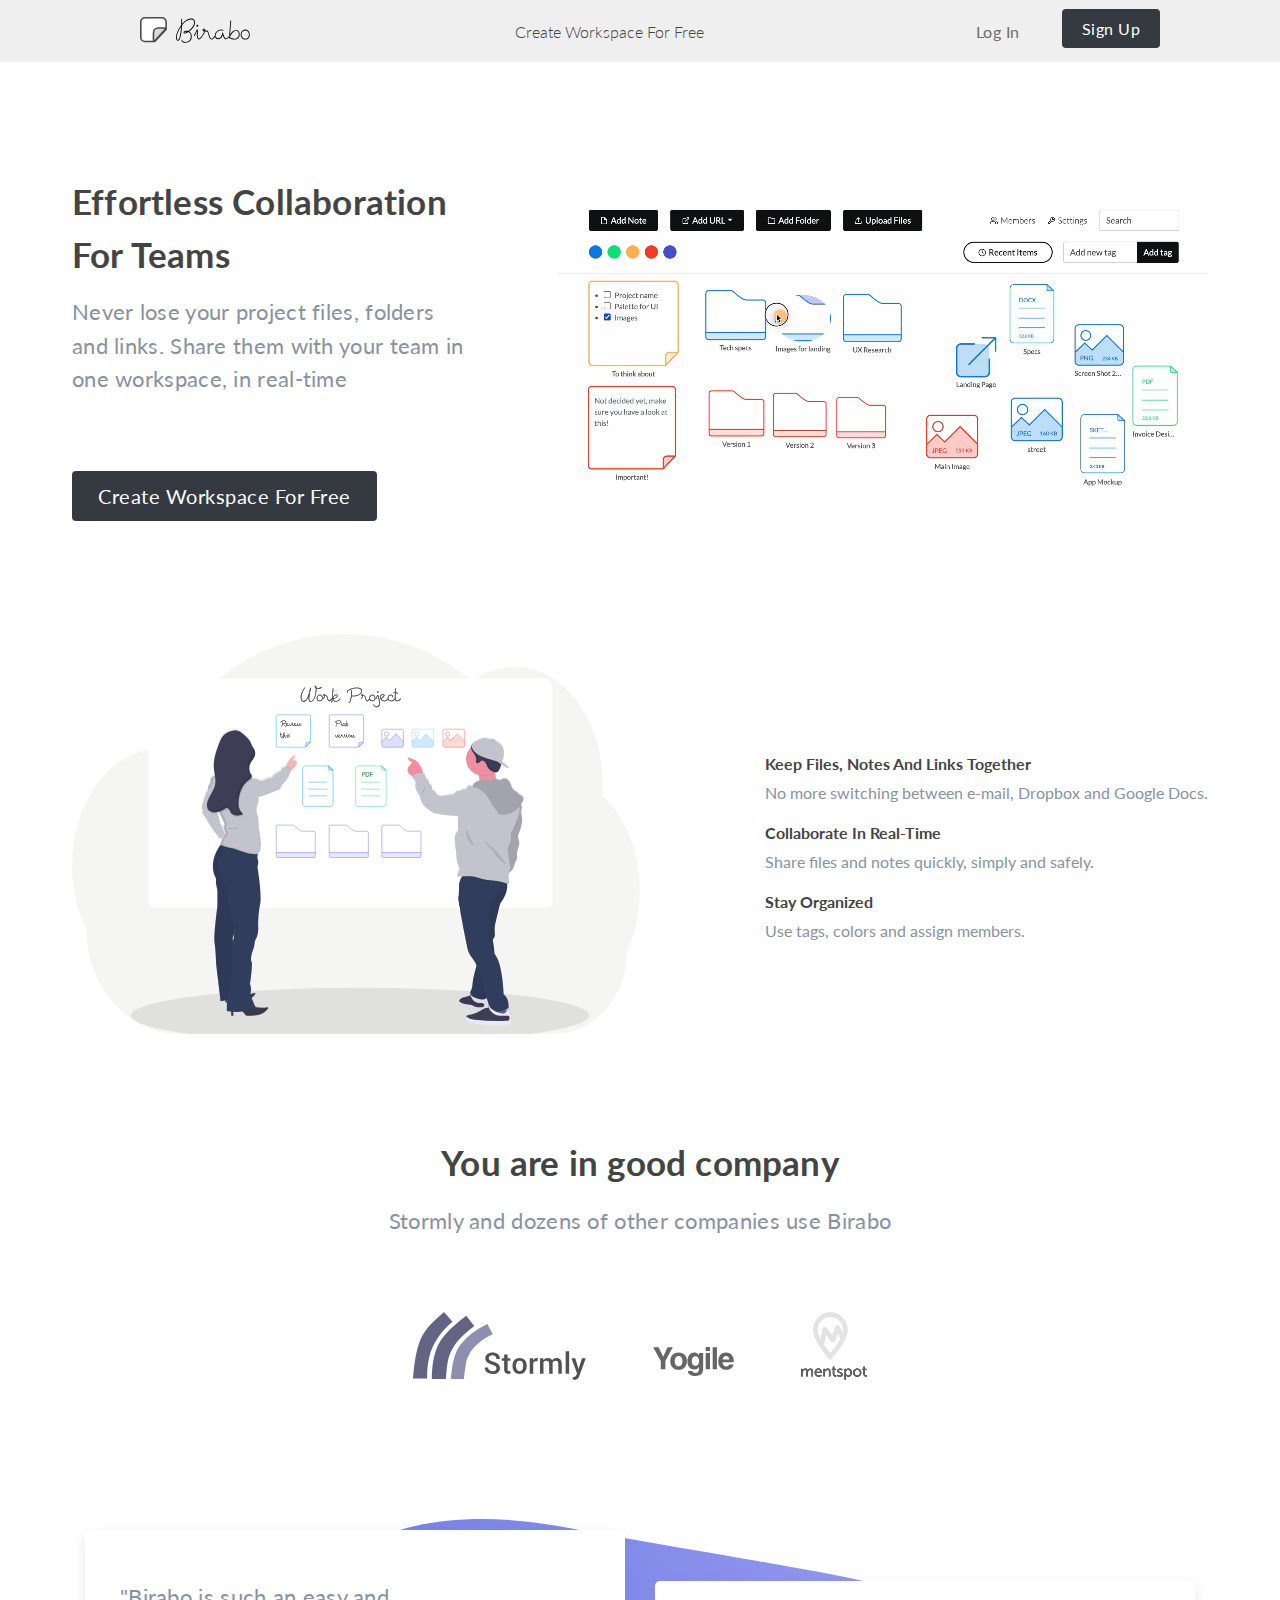
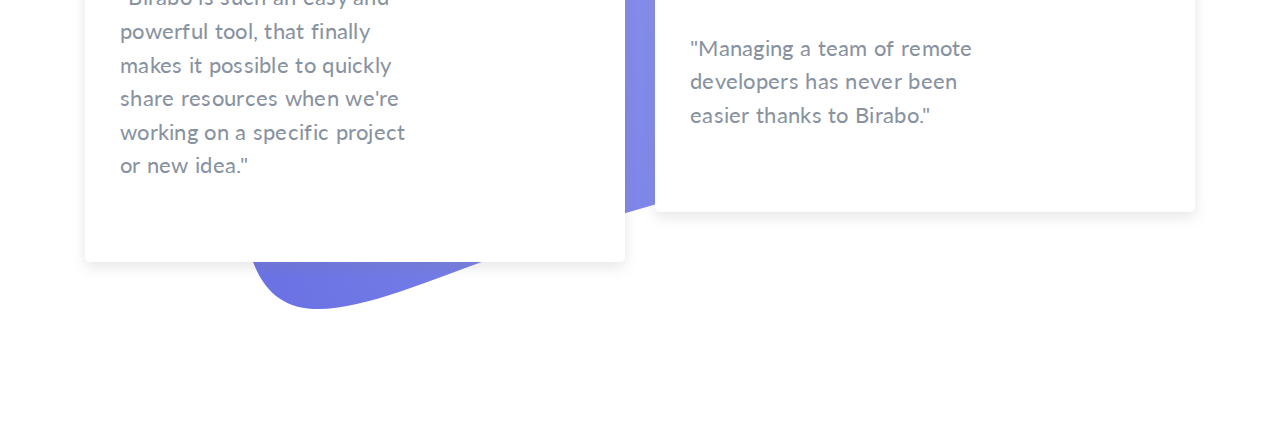
==== index.html @ d9699441 "testimonial section added" ====
<!DOCTYPE html>
<html lang="en">
  <head>
    <meta charset="UTF-8" />
    <meta http-equiv="X-UA-Compatible" content="IE=edge" />
    <meta name="viewport" content="width=device-width, initial-scale=1.0" />
    <link rel="stylesheet" href="./css/general.css" />
    <link rel="stylesheet" href="./css/style.css" />

    <link rel="preconnect" href="https://fonts.googleapis.com" />
    <link rel="preconnect" href="https://fonts.gstatic.com" crossorigin />
    <link
      href="https://fonts.googleapis.com/css2?family=Lato:wght@300;400;700;900&display=swap"
      rel="stylesheet"
    />

    <title>Birabo | Effortless Real-Time colaboration for Teams</title>
  </head>
  <body>
    <!-- *********************************** -->
    <!-- HEADER -->
    <!-- *********************************** -->

    <header class="header">
      <div class="header-container">
        <div class="logo-container">
          <a href="#">
            <img class="logo" src="./img/logo-birabo.svg" alt="Birabo logo" />
          </a>
        </div>

        <div class="title-container">
          <a class="title" href="#">Create Workspace For Free </a>
        </div>
        <nav class="main-nav">
          <ul class="nav-list">
            <li><a class="btn btn-login" href="#">Log In</a></li>
            <li><a class="btn btn-signup" href="#">Sign Up</a></li>
          </ul>
        </nav>
      </div>
    </header>

    <!-- *********************************** -->
    <!-- HERO SECTION -->
    <!-- *********************************** -->

    <section class="section-hero">
      <div class="hero container">
        <div class="hero-text-box">
          <h1 class="heading-primary">Effortless Collaboration For Teams</h1>
          <p class="paragraph-common paragraph-mr-b">
            Never lose your project files, folders and links. Share them with
            your team in one workspace, in real-time
          </p>
          <a class="btn" href="#">Create Workspace For Free</a>
        </div>
        <div class="hero-video-box">
          <video height="500" width="650" autoplay loop muted>
            <source src="./img/video-birabo.mp4" type="video/mp4" />
          </video>
        </div>
      </div>
    </section>

    <!-- *********************************** -->
    <!-- FEATURES SECTION -->
    <!-- *********************************** -->

    <section class="section-feature">
      <div class="feature container">
        <div class="feature-img-box">
          <img class="img" src="./img/people.svg" alt="" />
        </div>
        <div class="feature-text-box">
          <div>
            <h3><strong>Keep Files, Notes And Links Together</strong></h3>
            <p class="paragraph-small">
              No more switching between e-mail, Dropbox and Google Docs.
            </p>
          </div>
          <div>
            <h3><strong>Collaborate In Real-Time</strong></h3>
            <p class="paragraph-small">
              Share files and notes quickly, simply and safely.
            </p>
          </div>
          <div>
            <h3><strong>Stay Organized</strong></h3>
            <p class="paragraph-small">Use tags, colors and assign members.</p>
          </div>
        </div>
      </div>
    </section>

    <!-- *********************************** -->
    <!-- CLIENTS SECTION -->
    <!-- *********************************** -->

    <section class="section-clients">
      <div class="clients container">
        <h1 class="heading-primary">You are in good company</h1>
        <p class="paragraph-common paragraph-mr-b">
          Stormly and dozens of other companies use Birabo
        </p>
        <div class="logos">
          <img src="./img/stormly-logo.svg" alt="Stormly Logo" />
          <img src="./img/yogile-logo.svg" alt="Yogile Logo" />
          <img src="./img/mentspot-logo.svg" alt="Mentspot Logo" />
        </div>
      </div>
    </section>

    <!-- *********************************** -->
    <!-- TESTIMONIALS SECTION -->
    <!-- *********************************** -->

    <section class="section-testimonials">
      <div class="testimonials container">
        <img src="./img/blue-background.svg" alt="Blue pattern background" />
        <div class="card-container">
          <div class="card">
            <p class="paragraph-common">
              "Birabo is such an easy and powerful tool, that finally makes it
              possible to quickly share resources when we're working on a
              specific project or new idea."
            </p>
          </div>
          <div class="card">
            <p class="paragraph-common">
              "Managing a team of remote developers has never been easier thanks
              to Birabo."
            </p>
          </div>
        </div>
      </div>
    </section>

    <!-- *********************************** -->
    <!-- TESTIMONIALS SECTION -->
    <!-- *********************************** -->
  </body>
</html>
---- css/general.css ----
/* GLOBAL RESET */
* {
  padding: 0;
  margin: 0;
  box-sizing: border-box;
}

html {
  font-size: 62.5%;
  /* 10px/16px = 0.625 = 62.5% */
}

/* INITIALLY BASIC STYLE TO BODY */

body {
  font-family: "Lato", sans-serif;
  color: #8892a0;
}

/* ***************************** */
/* GENERAL REUSABLE COMPONENTS */
/* ***************************** */

.container {
  max-width: 120rem;
  padding: 0 3.2rem;
  margin: 0 auto;
}

.btn,
.btn:link,
.btn:visited {
  display: inline-block;
  text-decoration: none;
  color: #fff;
  font-size: 2rem;
  background-color: #343a40;
  padding: 1.3rem 2.6rem;
  border-radius: 0.4rem;
  font-weight: 400;
  letter-spacing: 0.5px;
}

.btn:hover,
.btn:active {
  background-color: #23272b;
}

.heading-primary {
  font-size: 3.5rem;
  color: #444;
  line-height: 1.5;
  margin-bottom: 1.5rem;
  letter-spacing: 0.2px;
}

.paragraph-common {
  font-size: 2.24rem;
  line-height: 1.5;
  letter-spacing: 0.3px;
  font-weight: 400;
}

.paragraph-small {
  font-size: 1.6rem;
  line-height: 1;
}
---- css/style.css ----
/* ***************************** */
/* HEADER */
/* ***************************** */

.header {
  background-color: #efefef;
}

.header-container {
  margin: 0 12rem;
  display: flex;
  justify-content: space-between;
  align-items: center;
}

.logo {
  height: 2.6rem;
}

.logo-container {
  padding: 1.7rem 2rem;
}

.title {
  text-decoration: none;
  color: #8892a0;
  font-size: 1.6rem;
  font-weight: 300;
  color: #444;
}

/* ***************************** */
/* NAVIGATION */
/* ***************************** */

.nav-list {
  list-style: none;
  display: flex;
  gap: 1.6rem;
}

.btn-login:link,
.btn-login:visited {
  display: inline-block;
  color: #6d6d6d;
  font-size: 1.6rem;
  transition: all 0.3s;
  background-color: transparent;
}

.btn-login:hover,
.btn-login:active {
  text-decoration: underline;
}

.btn-signup {
  font-size: 1.6rem !important;
  padding: 1rem 2rem !important;
}

/* ***************************** */
/* HERO SECTION */
/* ***************************** */

.hero {
  margin: 3.5rem auto;
  display: flex;
  justify-content: space-between;
  align-items: center;
  gap: 5rem;
}

.hero-text-box {
  flex-basis: 35%;
}

.paragraph-mr-b {
  margin-bottom: 7.5rem;
}

/* ***************************** */
/* FEATURES SECTION */
/* ***************************** */

.feature {
  display: flex;
  align-items: center;
  justify-content: space-between;
}

.feature-img-box {
  flex-basis: 50%;
}

.img {
  width: 100%;
}

.feature strong {
  display: inline-block;
  color: #444;
  font-size: 1.6rem;
  font-weight: 700;
  margin: 2.2rem 0 1.2rem 0;
}

/* ***************************** */
/* CLIENTS SECTION */
/* ***************************** */

.clients {
  display: flex;
  flex-direction: column;
  align-items: center;
  justify-content: center;
  margin: 10rem auto;
}

.logos {
  display: flex;
  justify-content: center;
  align-items: flex-end;
  gap: 5rem;
}

.logos img {
  height: 6.8rem;
}

/* ***************************** */
/* CLIENTS SECTION */
/* ***************************** */

.testimonials {
  display: flex;
  justify-content: center;
  margin: 10rem auto;
  position: relative;
}

.testimonials img {
  height: 45rem;
}

.card-container {
  position: absolute;
  display: flex;
  align-items: center;
  justify-content: center;
  gap: 3rem;
  margin-top: 5rem;
}

.card {
  display: flex;
  background-color: #fff;
  flex-basis: 45%;
  padding: 5rem 20rem 8rem 3.5rem;
  border-radius: 5px;
  box-shadow: 0 5px 14px 0 rgb(129 129 129 / 20%);
}
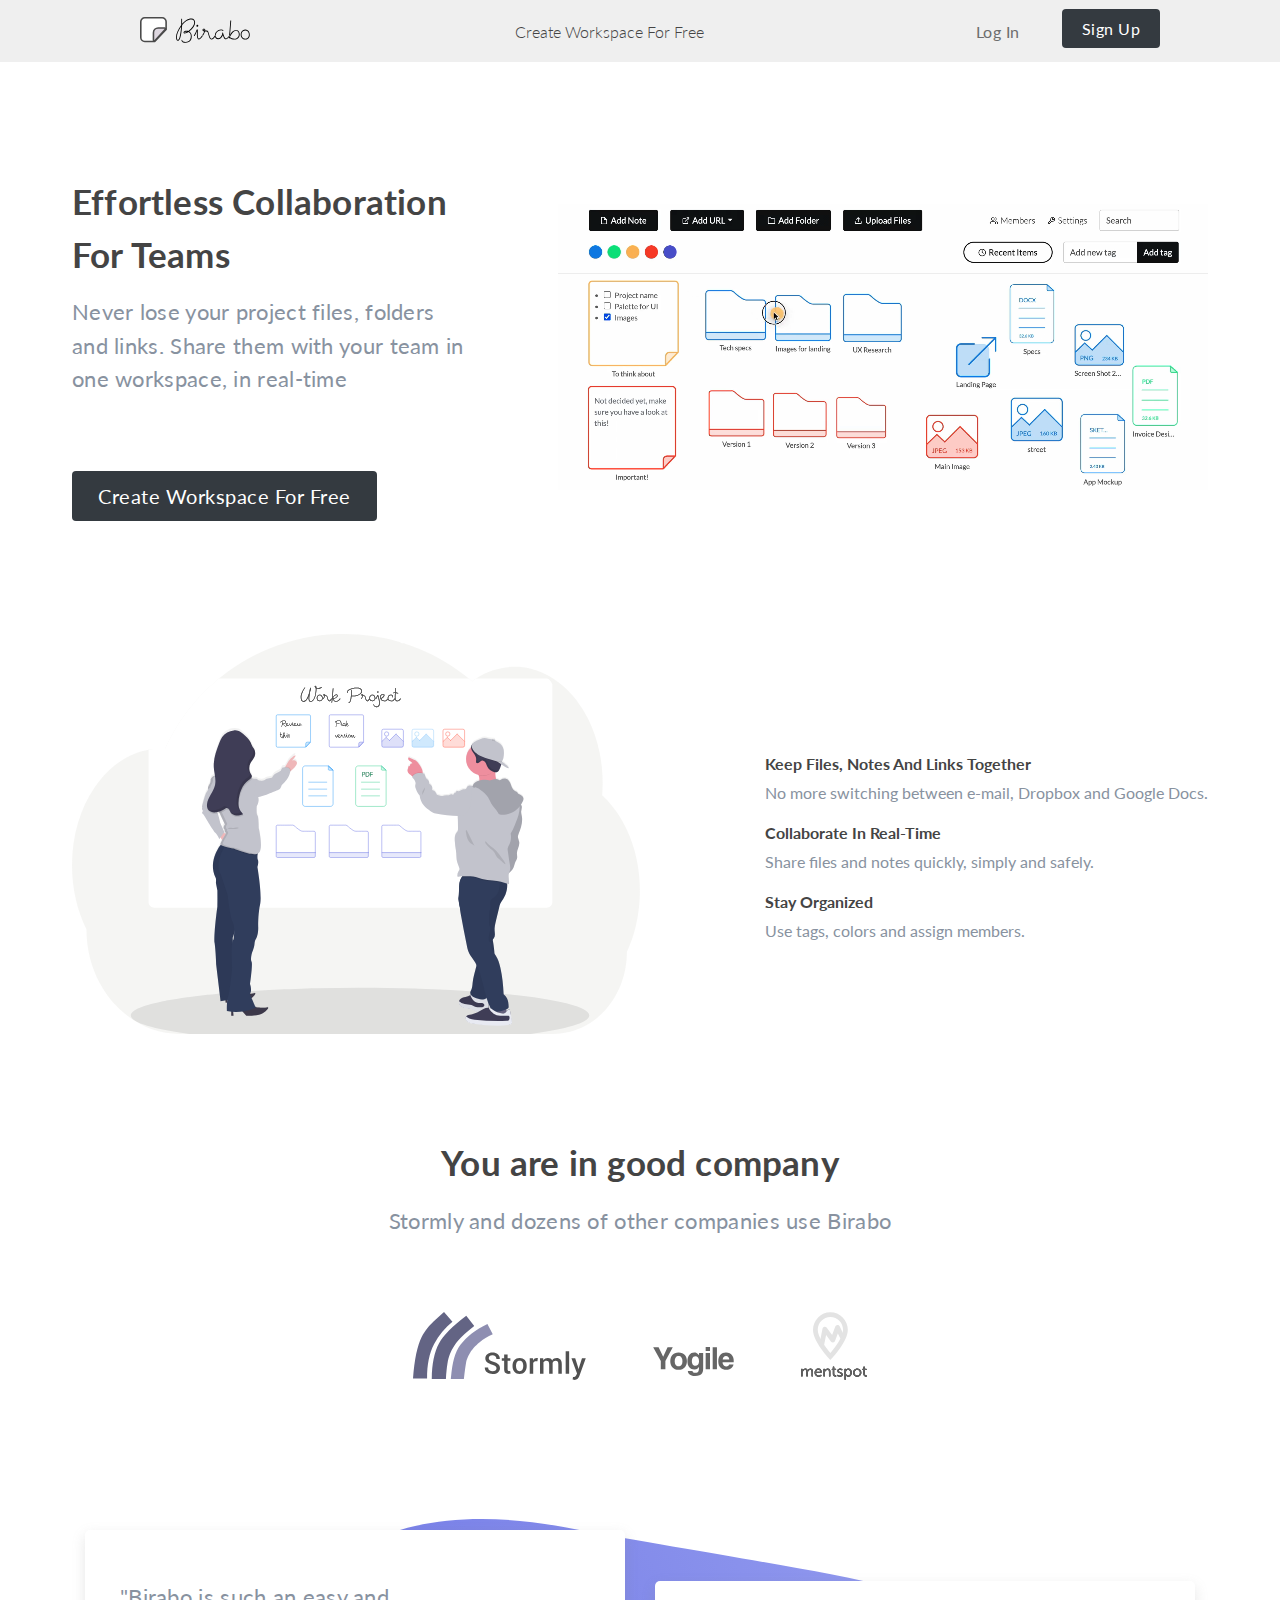
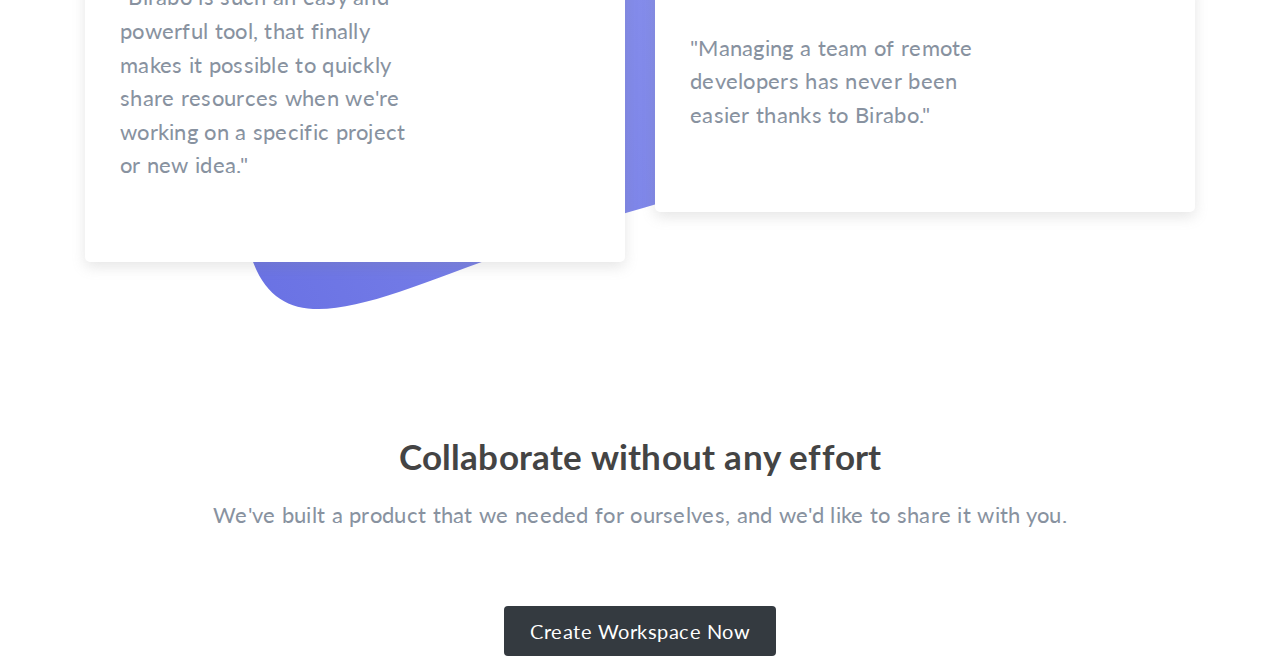
==== commit 1b1ff15f: "colab  section added" ====
--- a/index.html
+++ b/index.html
@@ -137,7 +137,18 @@
     </section>
 
     <!-- *********************************** -->
-    <!-- TESTIMONIALS SECTION -->
+    <!-- COLAB SECTION -->
     <!-- *********************************** -->
+
+    <section class="section-colab">
+      <div class="colab container">
+        <h1 class="heading-primary">Collaborate without any effort</h1>
+        <p class="paragraph-common paragraph-mr-b p-colab">
+          We've built a product that we needed for ourselves, and we'd like to
+          share it with you.
+        </p>
+        <a class="btn" href="#">Create Workspace Now</a>
+      </div>
+    </section>
   </body>
 </html>
--- a/css/style.css
+++ b/css/style.css
@@ -159,3 +159,16 @@
   border-radius: 5px;
   box-shadow: 0 5px 14px 0 rgb(129 129 129 / 20%);
 }
+
+/* ***************************** */
+/* COLAB SECTION */
+/* ***************************** */
+
+.colab {
+  display: flex;
+  align-items: center;
+  flex-direction: column;
+}
+
+.p-colab {
+}
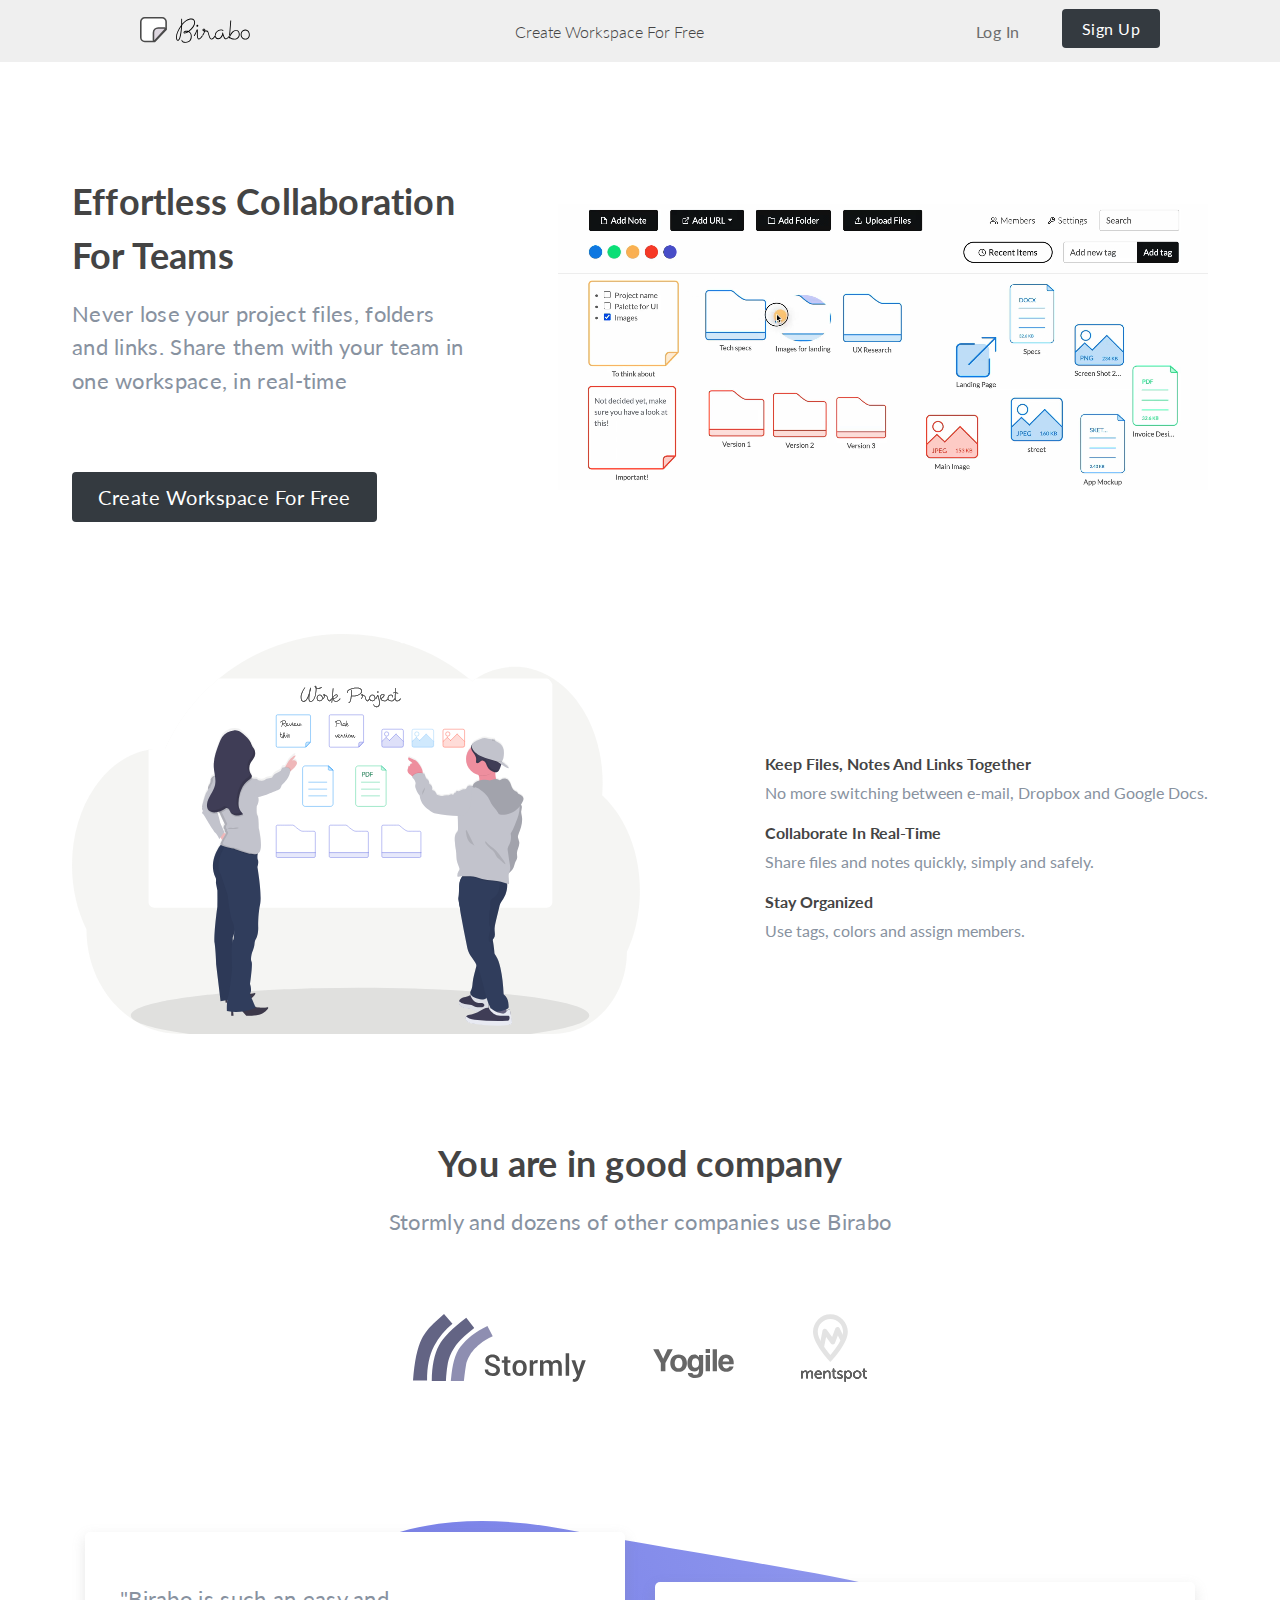
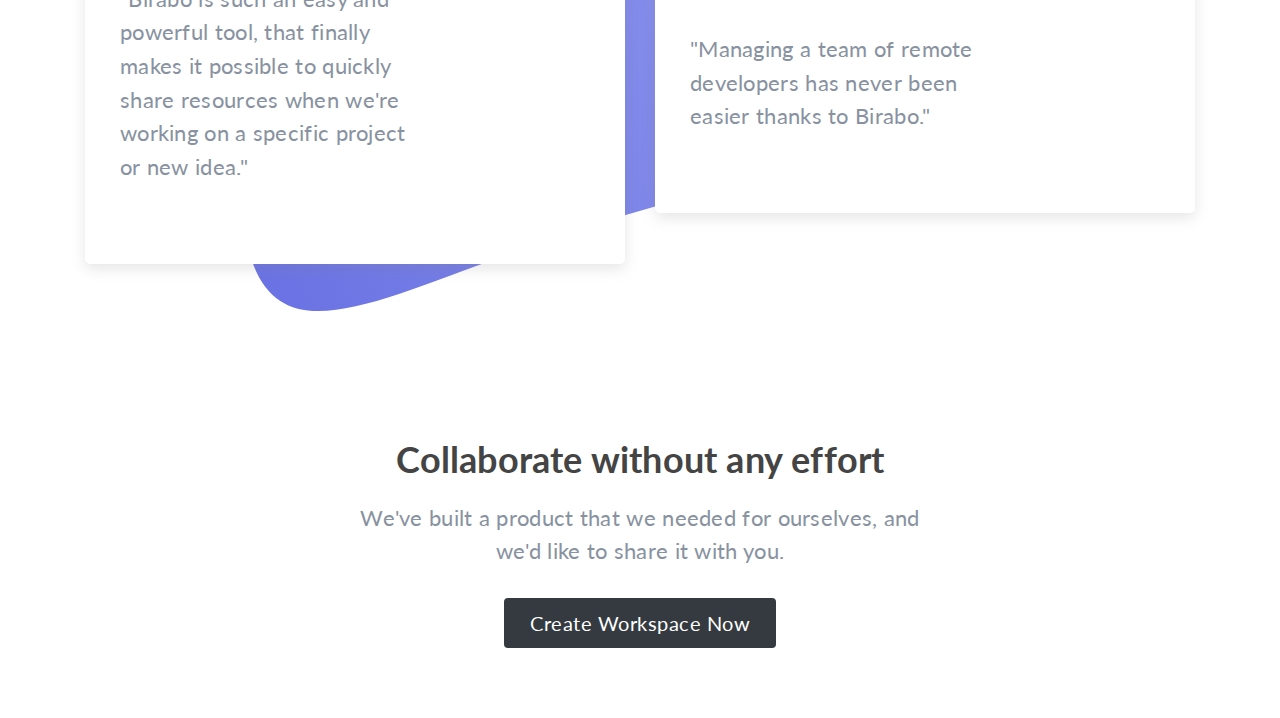
==== commit 646a7477: "colab section fixed" ====
--- a/index.html
+++ b/index.html
@@ -142,11 +142,12 @@
 
     <section class="section-colab">
       <div class="colab container">
-        <h1 class="heading-primary">Collaborate without any effort</h1>
-        <p class="paragraph-common paragraph-mr-b p-colab">
+        <h2 class="heading-primary">Collaborate without any effort</h2>
+        <p class="paragraph-common">
           We've built a product that we needed for ourselves, and we'd like to
           share it with you.
         </p>
+
         <a class="btn" href="#">Create Workspace Now</a>
       </div>
     </section>
--- a/css/general.css
+++ b/css/general.css
@@ -47,7 +47,7 @@
 }
 
 .heading-primary {
-  font-size: 3.5rem;
+  font-size: 3.6rem;
   color: #444;
   line-height: 1.5;
   margin-bottom: 1.5rem;
--- a/css/style.css
+++ b/css/style.css
@@ -168,7 +168,12 @@
   display: flex;
   align-items: center;
   flex-direction: column;
+  width: 50%;
+  padding-bottom: 7rem;
 }
 
-.p-colab {
+.colab p {
+  text-align: center;
+  line-height: 1.5;
+  margin-bottom: 3rem;
 }
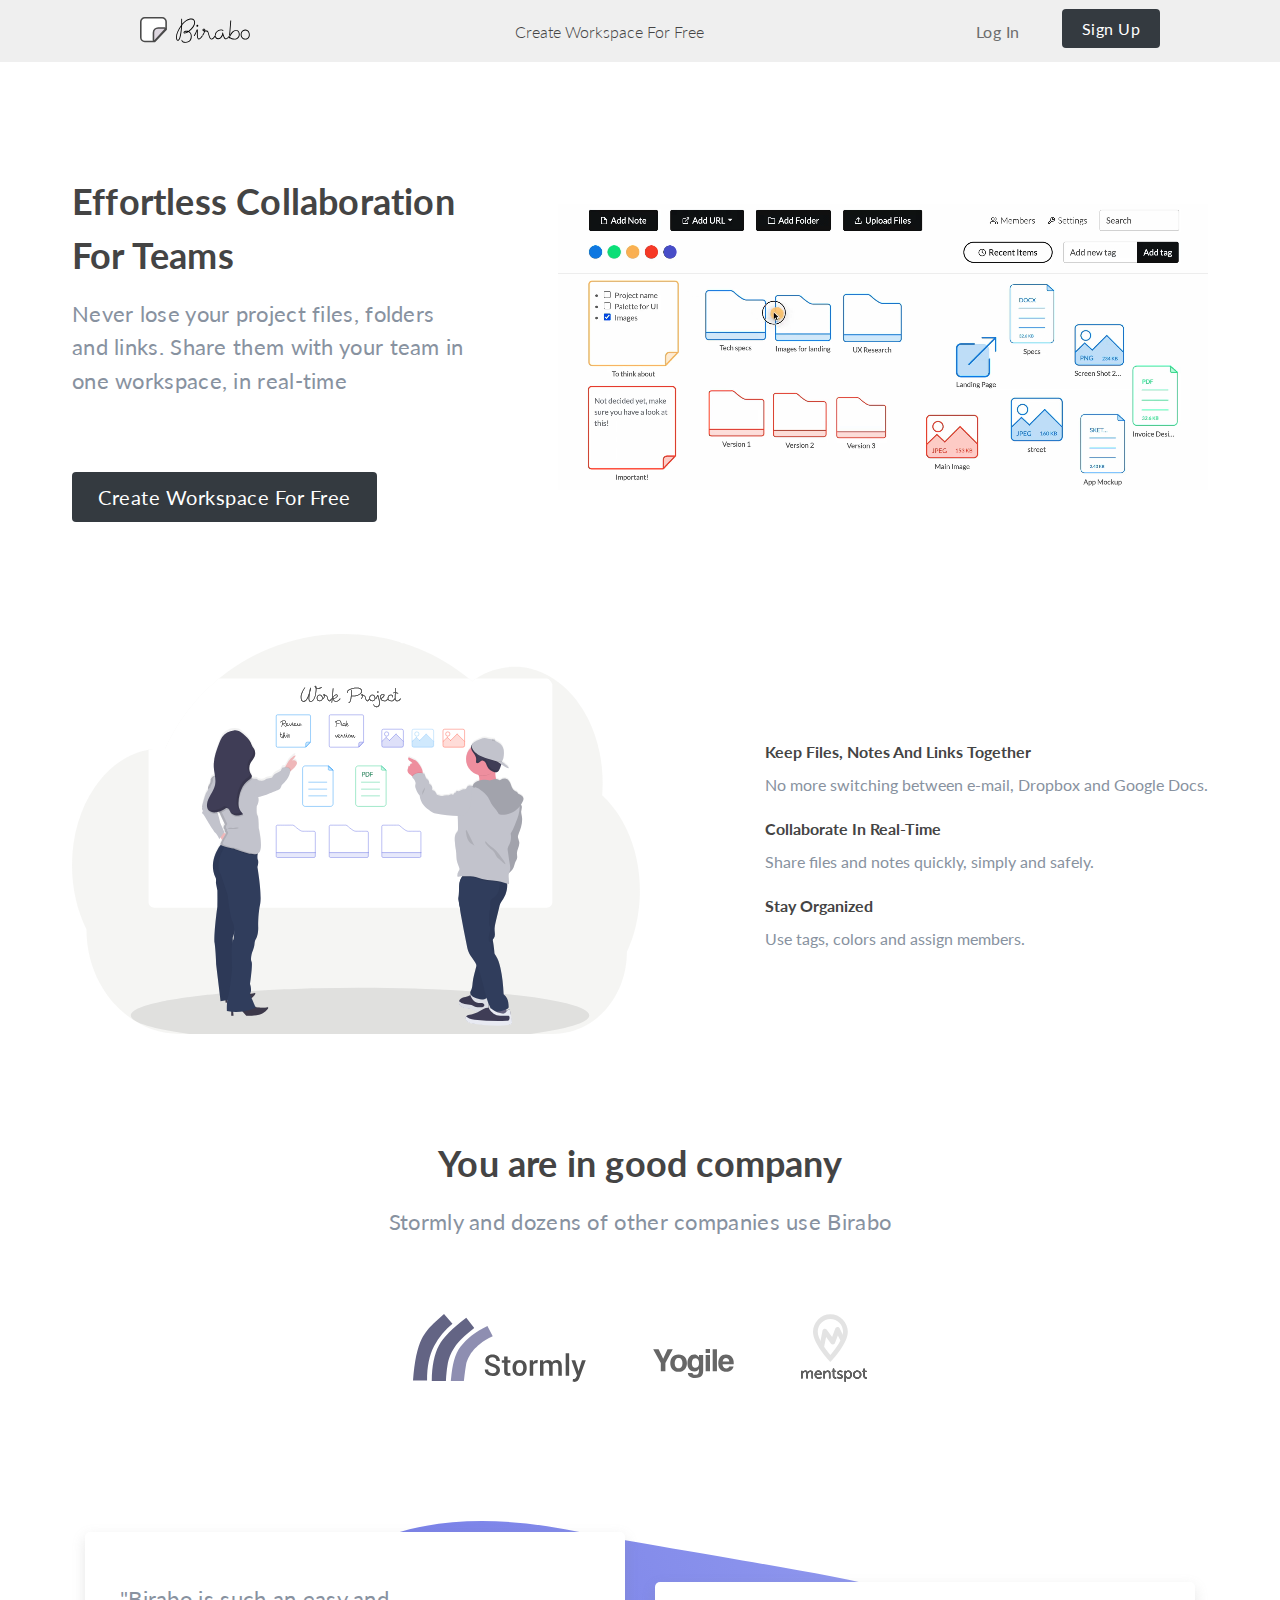
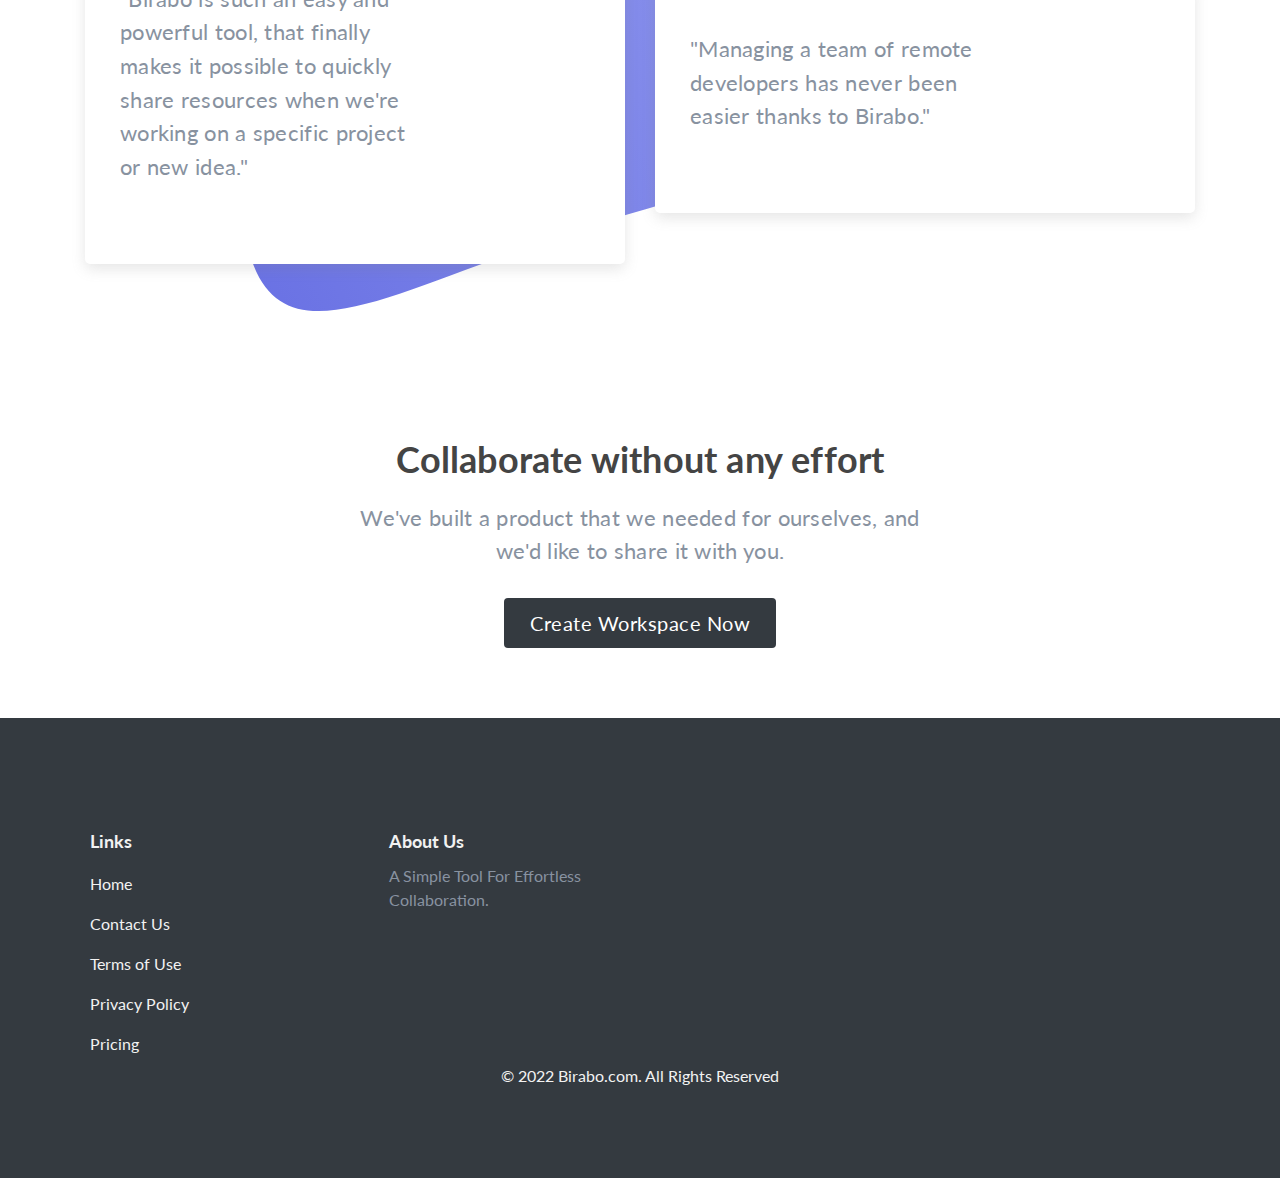
==== commit 2b2ef715: "footer added" ====
--- a/index.html
+++ b/index.html
@@ -99,7 +99,7 @@
 
     <section class="section-clients">
       <div class="clients container">
-        <h1 class="heading-primary">You are in good company</h1>
+        <h2 class="heading-primary">You are in good company</h2>
         <p class="paragraph-common paragraph-mr-b">
           Stormly and dozens of other companies use Birabo
         </p>
@@ -151,5 +151,39 @@
         <a class="btn" href="#">Create Workspace Now</a>
       </div>
     </section>
+
+    <!-- *********************************** -->
+    <!-- FOOTER SECTION -->
+    <!-- *********************************** -->
+
+    <footer class="section-footer">
+      <div class="footer">
+        <div class="footer-nav">
+          <div class="footer-links">
+            <ul>
+              <li>
+                <h3><strong>Links</strong></h3>
+              </li>
+              <li><a class="paragraph-small" href="#">Home</a></li>
+              <li><a class="paragraph-small" href="#">Contact Us</a></li>
+              <li><a class="paragraph-small" href="#">Terms of Use</a></li>
+              <li><a class="paragraph-small" href="#">Privacy Policy</a></li>
+              <li><a class="paragraph-small" href="#">Pricing</a></li>
+            </ul>
+          </div>
+          <div class="footer-about">
+            <h3><strong>About Us</strong></h3>
+            <p class="paragraph-small">
+              A Simple Tool For Effortless Collaboration.
+            </p>
+          </div>
+        </div>
+        <div class="copyright">
+          <p class="paragraph-small">
+            &copy; 2022 Birabo.com. All Rights Reserved
+          </p>
+        </div>
+      </div>
+    </footer>
   </body>
 </html>
--- a/css/general.css
+++ b/css/general.css
@@ -63,5 +63,5 @@
 
 .paragraph-small {
   font-size: 1.6rem;
-  line-height: 1;
+  line-height: 1.5;
 }
--- a/css/style.css
+++ b/css/style.css
@@ -177,3 +177,48 @@
   line-height: 1.5;
   margin-bottom: 3rem;
 }
+
+/* ***************************** */
+/* FOOTER SECTION */
+/* ***************************** */
+
+.footer {
+  background-color: #343a40;
+  padding: 9rem;
+}
+
+.footer-nav {
+  display: flex;
+  justify-content: flex-start;
+  gap: 20rem;
+}
+
+.footer-links ul {
+  list-style: none;
+}
+
+.footer-links ul li a {
+  text-decoration: none;
+  color: #f2f2f2;
+  line-height: 2.5;
+}
+
+.footer strong {
+  display: inline-block;
+  color: #f2f2f2;
+  font-size: 1.8rem;
+  font-weight: 700;
+  margin: 2.2rem 0 1.2rem 0;
+}
+
+.footer-about {
+  width: 20%;
+}
+
+.copyright {
+  display: flex;
+  justify-content: center;
+  align-items: center;
+  color: #f2f2f2;
+  line-height: 2.5;
+}
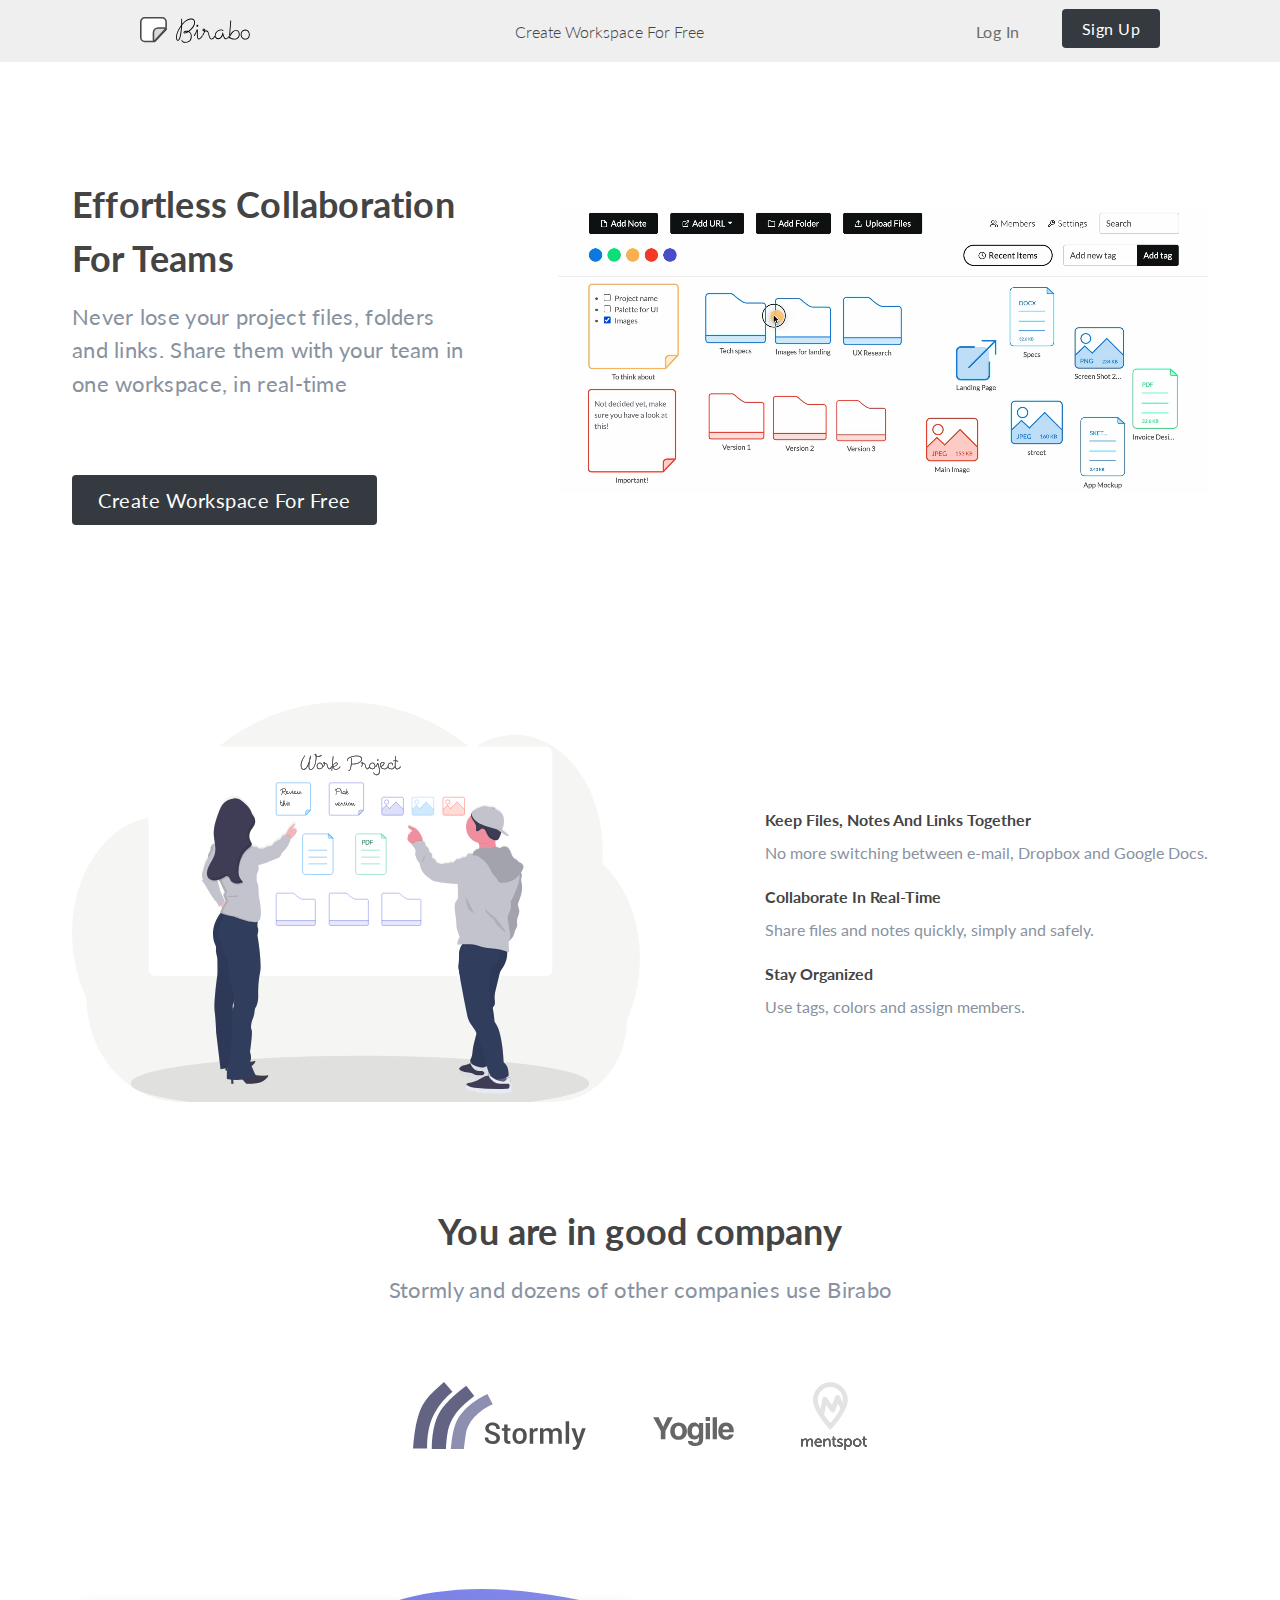
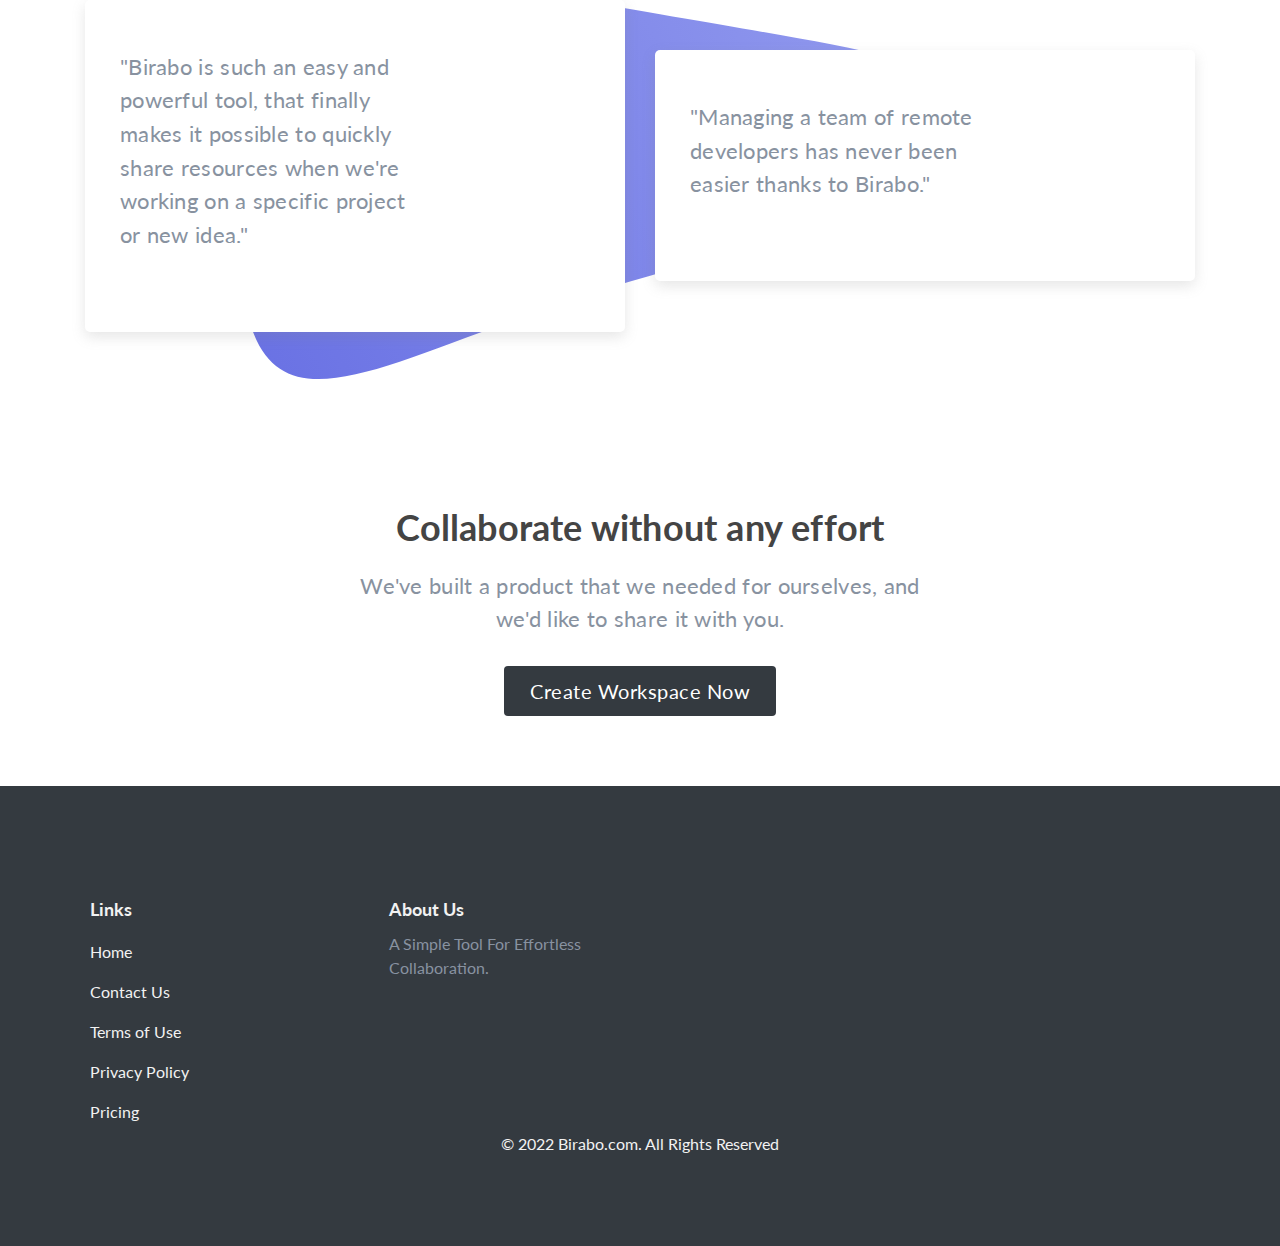
==== commit f64caa4b: "fixed" ====
--- a/index.html
+++ b/index.html
@@ -70,7 +70,11 @@
     <section class="section-feature">
       <div class="feature container">
         <div class="feature-img-box">
-          <img class="img" src="./img/people.svg" alt="" />
+          <img
+            class="img"
+            src="./img/people.svg"
+            alt="people working on a project."
+          />
         </div>
         <div class="feature-text-box">
           <div>
--- a/css/style.css
+++ b/css/style.css
@@ -4,6 +4,10 @@
 
 .header {
   background-color: #efefef;
+  position: fixed;
+  top: 0;
+  z-index: 1000;
+  width: 100%;
 }
 
 .header-container {
@@ -63,7 +67,7 @@
 /* ***************************** */
 
 .hero {
-  margin: 3.5rem auto;
+  margin: 10rem auto;
   display: flex;
   justify-content: space-between;
   align-items: center;
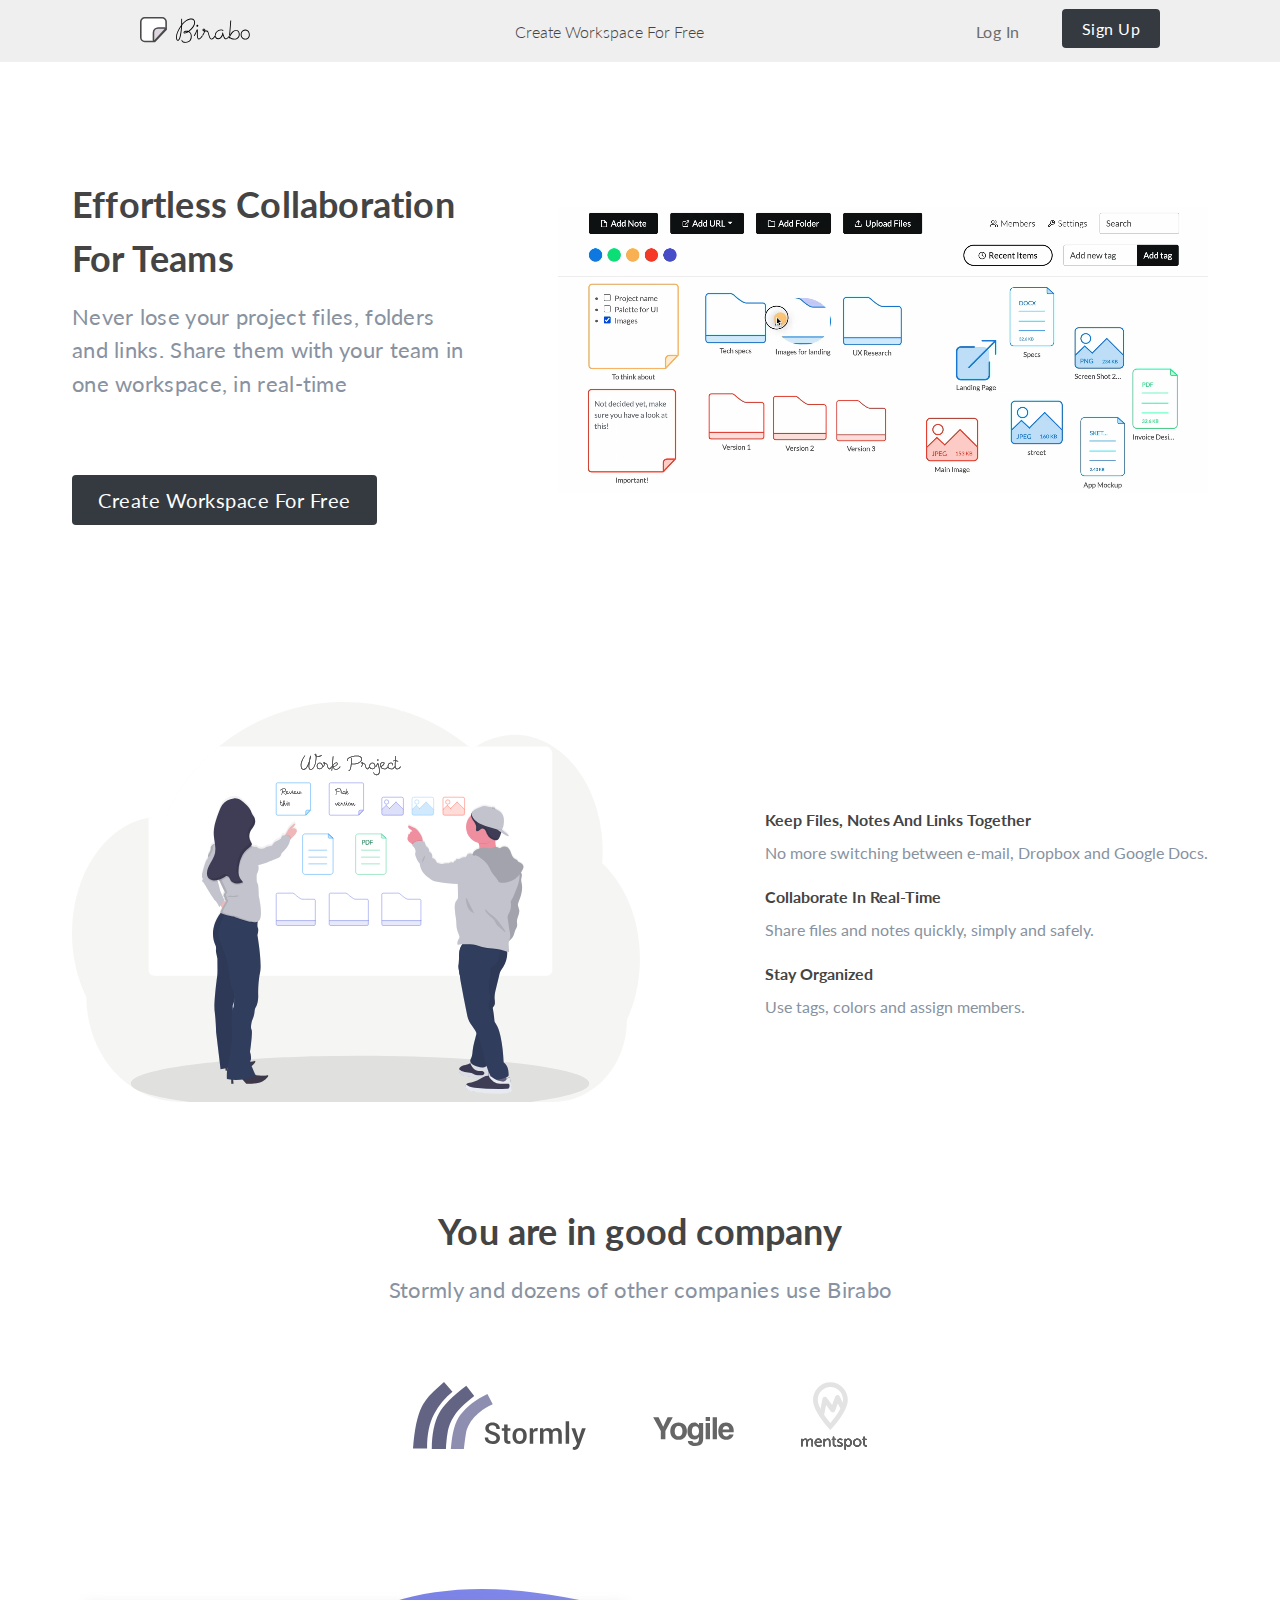
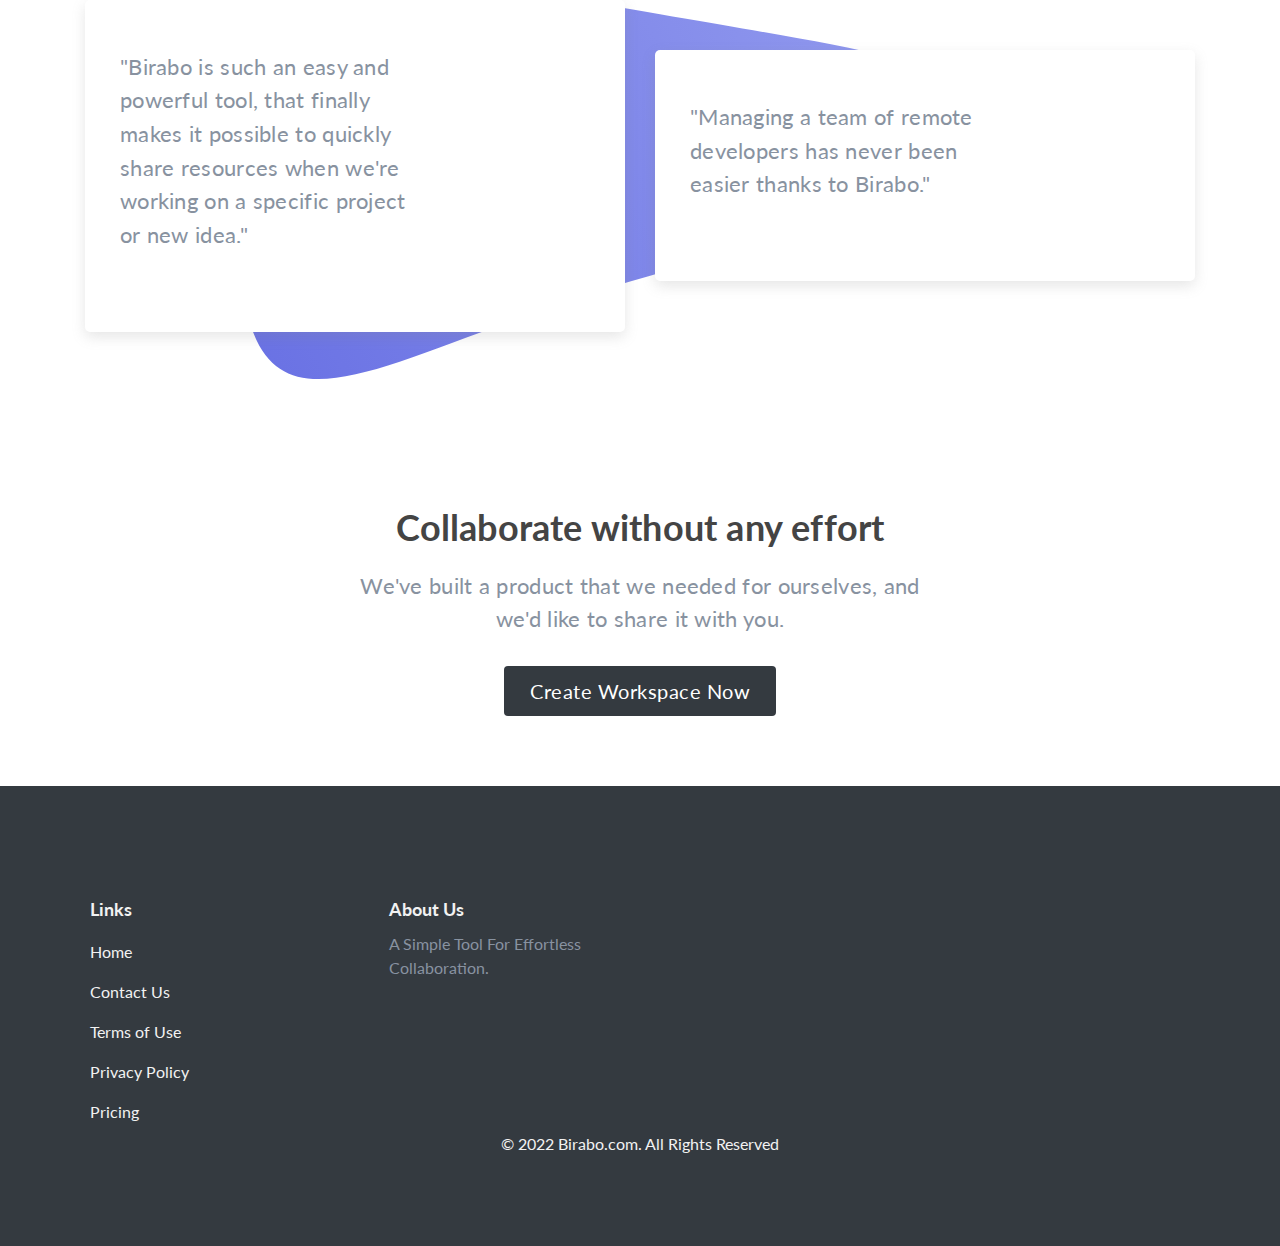
==== commit fcc3e120: "modified" ====
--- a/index.html
+++ b/index.html
@@ -30,12 +30,12 @@
         </div>
 
         <div class="title-container">
-          <a class="title" href="#">Create Workspace For Free </a>
+          <a class="title" href="./create.html">Create Workspace For Free </a>
         </div>
         <nav class="main-nav">
           <ul class="nav-list">
-            <li><a class="btn btn-login" href="#">Log In</a></li>
-            <li><a class="btn btn-signup" href="#">Sign Up</a></li>
+            <li><a class="btn btn-login" href="./login.html">Log In</a></li>
+            <li><a class="btn btn-signup" href="./signup.html">Sign Up</a></li>
           </ul>
         </nav>
       </div>
@@ -53,7 +53,7 @@
             Never lose your project files, folders and links. Share them with
             your team in one workspace, in real-time
           </p>
-          <a class="btn" href="#">Create Workspace For Free</a>
+          <a class="btn" href="./create.html">Create Workspace For Free</a>
         </div>
         <div class="hero-video-box">
           <video height="500" width="650" autoplay loop muted>
@@ -152,7 +152,7 @@
           share it with you.
         </p>
 
-        <a class="btn" href="#">Create Workspace Now</a>
+        <a class="btn" href="./create.html">Create Workspace Now</a>
       </div>
     </section>
 
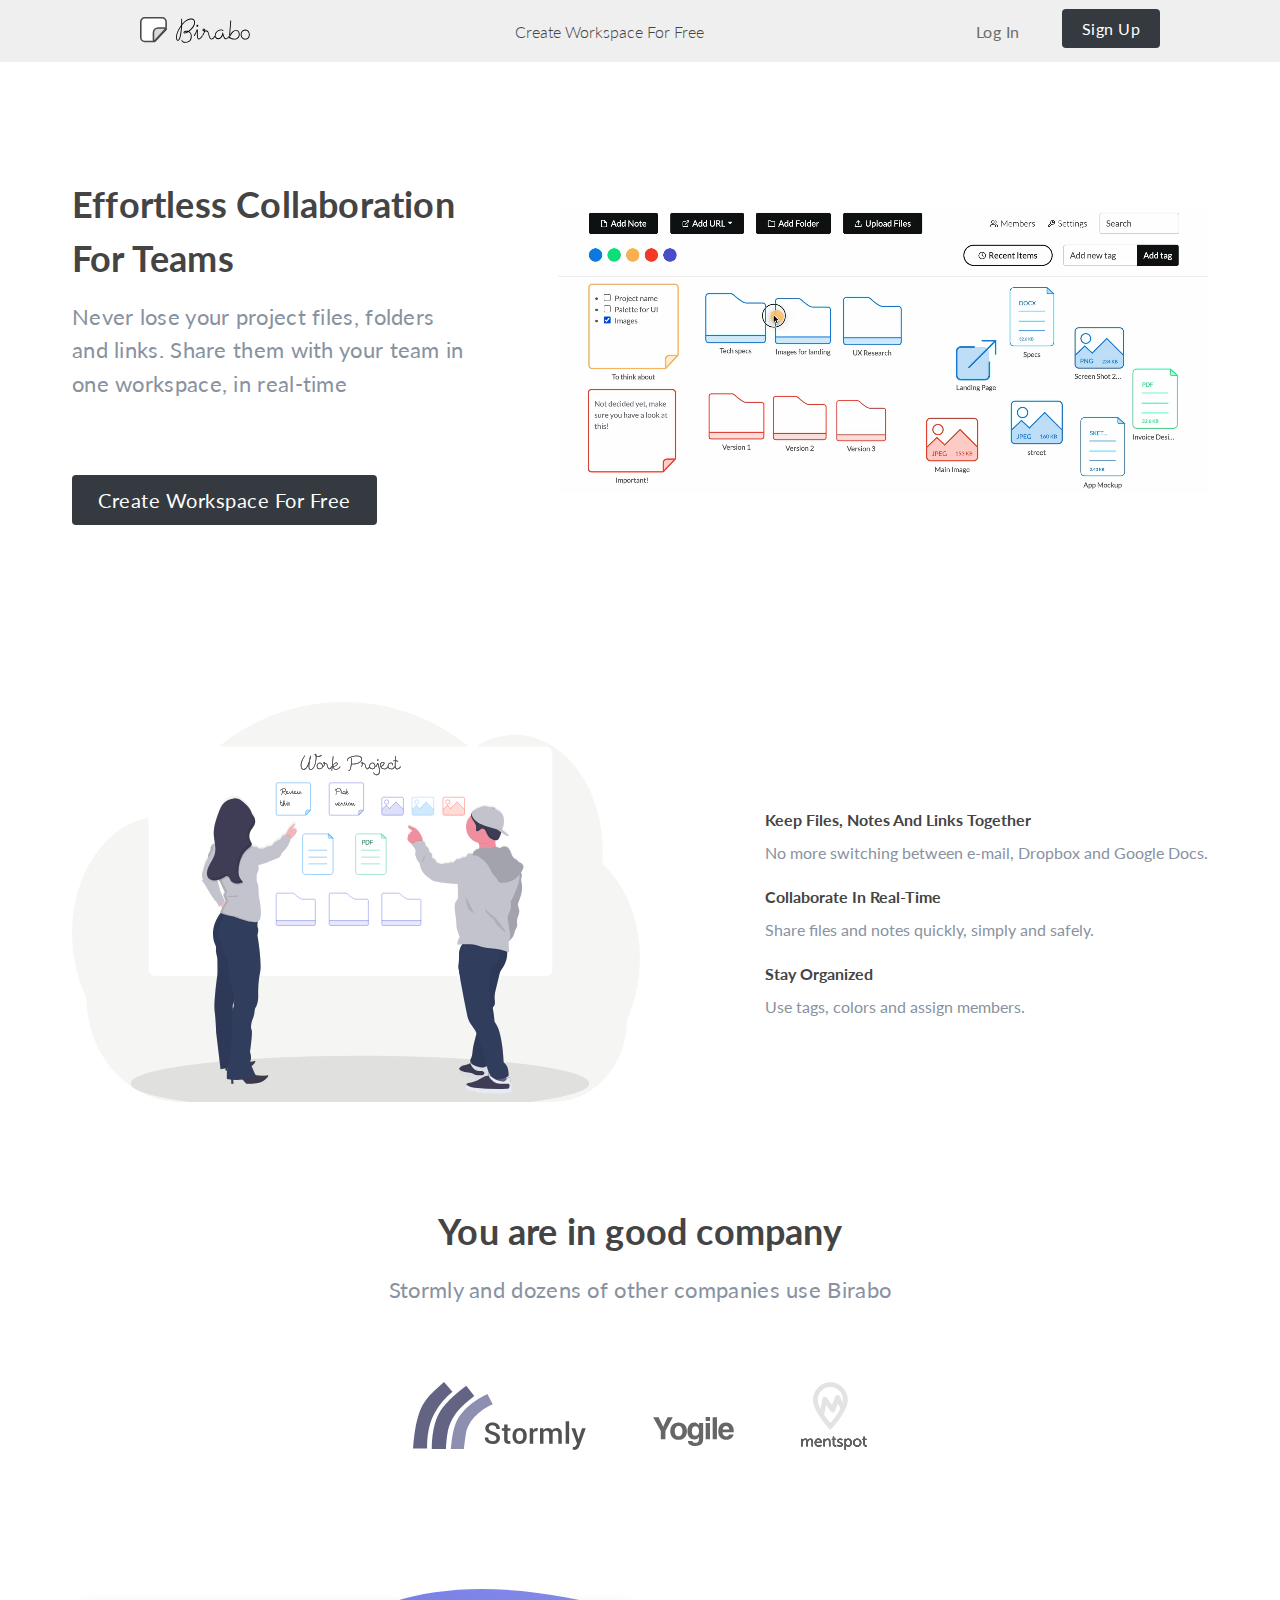
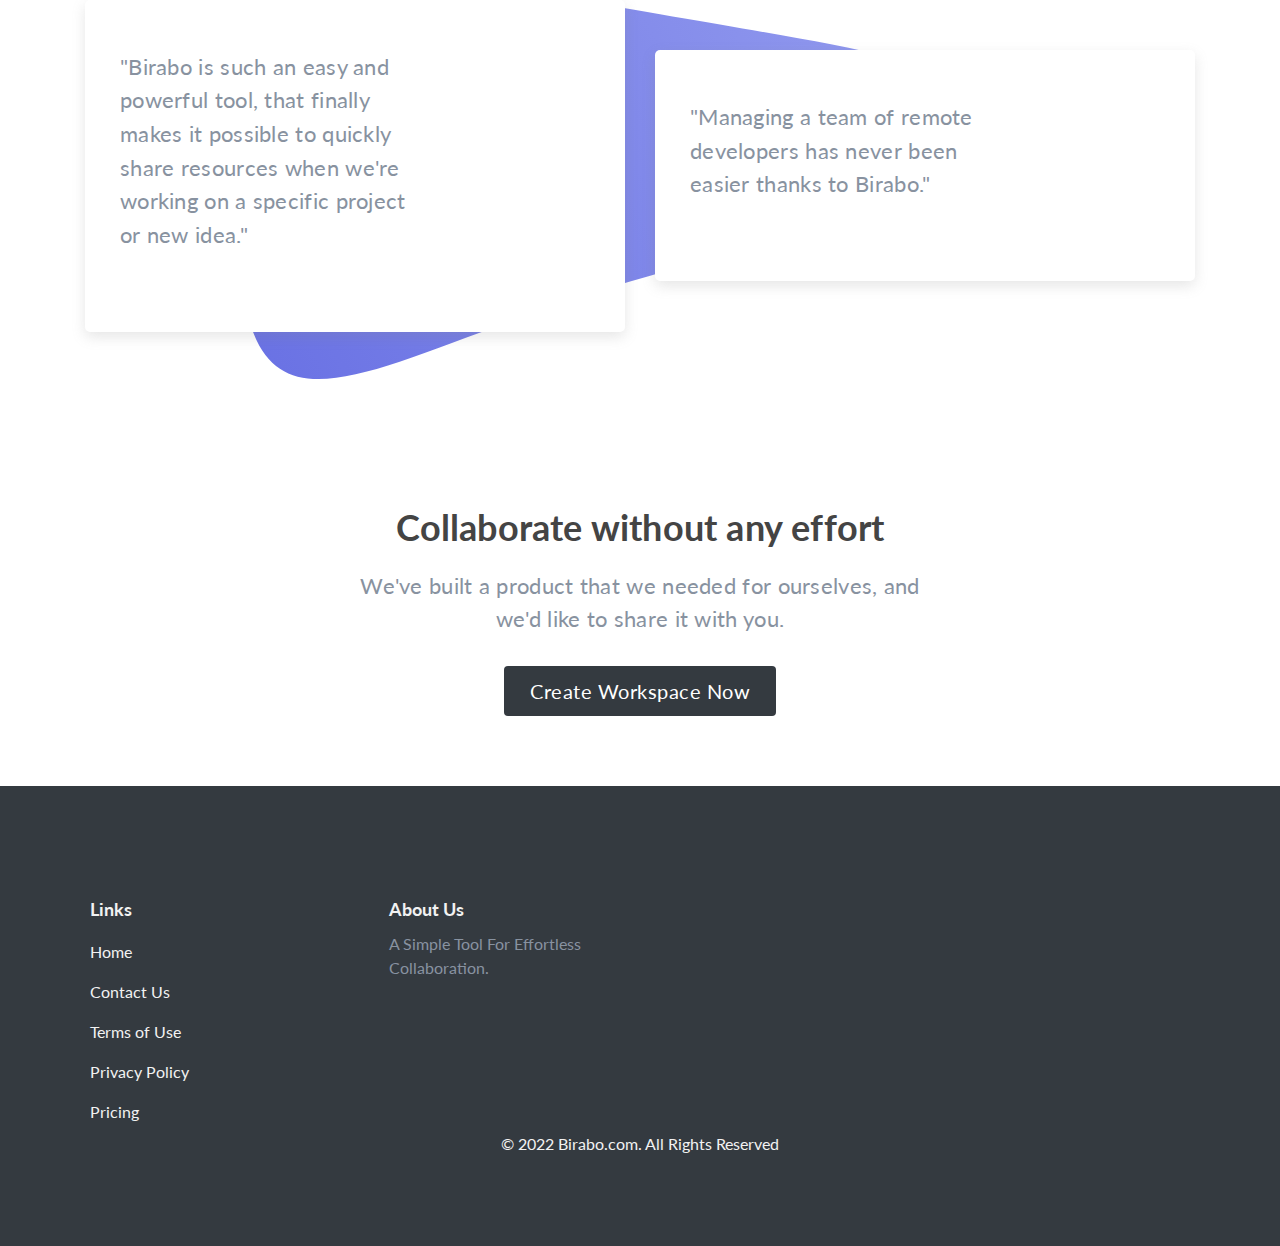
==== commit 14160136: "media queries added" ====
--- a/index.html
+++ b/index.html
@@ -13,6 +13,7 @@
       href="https://fonts.googleapis.com/css2?family=Lato:wght@300;400;700;900&display=swap"
       rel="stylesheet"
     />
+    <link rel="stylesheet" href="./css/queries.css" />
 
     <title>Birabo | Effortless Real-Time colaboration for Teams</title>
   </head>
--- a/css/general.css
+++ b/css/general.css
@@ -34,6 +34,7 @@
   text-decoration: none;
   color: #fff;
   font-size: 2rem;
+  text-align: center;
   background-color: #343a40;
   padding: 1.3rem 2.6rem;
   border-radius: 0.4rem;
--- a/css/style.css
+++ b/css/style.css
@@ -176,6 +176,10 @@
   padding-bottom: 7rem;
 }
 
+.colab h2 {
+  text-align: center;
+}
+
 .colab p {
   text-align: center;
   line-height: 1.5;
--- a/css/queries.css
+++ b/css/queries.css
@@ -0,0 +1,261 @@
+/* ***************************** */
+/* BELOW 1200px (LANDSCAPE TABLETS) */
+/* ***************************** */
+
+/* 1200/16 = 75em */
+
+@media (max-width: 75em) {
+  .container {
+    padding: 8rem 5rem 0rem 5rem;
+  }
+  .section-hero {
+    margin: 0 5rem;
+  }
+
+  .hero {
+    gap: 1rem;
+  }
+
+  .hero-text-box {
+    flex-basis: 50%;
+  }
+
+  .hero-video-box video {
+    width: 50rem;
+    height: 35rem;
+  }
+
+  .section-feature {
+    margin: 0 5rem;
+  }
+
+  .feature {
+    justify-content: space-evenly;
+    padding-top: 0;
+  }
+
+  .feature-img-box {
+    flex-basis: 45%;
+  }
+
+  .feature-text-box {
+    text-align: center;
+  }
+
+  .clients {
+    padding-top: 0;
+  }
+
+  .card-container {
+    flex-wrap: wrap;
+    align-items: center;
+    justify-content: center;
+  }
+
+  .card {
+    flex-basis: 60%;
+  }
+
+  .colab {
+    padding: 10rem 0;
+  }
+}
+
+/* 1024/16 = 64em */
+
+@media (max-width: 64em) {
+  .hero-text-box {
+    flex-basis: 60%;
+  }
+
+  .hero-text-box h1 {
+    font-size: 3.2rem;
+  }
+
+  .hero-text-box p {
+    font-size: 2rem;
+  }
+
+  .hero-video-box video {
+    width: 45rem;
+    height: 30rem;
+  }
+
+  .paragraph-common {
+    margin-bottom: 4rem;
+  }
+
+  .card-container {
+    align-items: center;
+    justify-content: center;
+  }
+
+  .colab {
+    padding: 30rem 0 10rem 0;
+  }
+}
+
+/* ***************************** */
+/* BELOW 966px (TABLETS) */
+/* ***************************** */
+
+/* 960/16 = 60em */
+
+@media (max-width: 60em) {
+  html {
+    font-size: 65%;
+  }
+
+  .hero {
+    flex-direction: column;
+    justify-content: center;
+    align-items: center;
+  }
+
+  .hero-video-box video {
+    width: 65rem;
+    height: 40rem;
+  }
+
+  .feature {
+    flex-direction: column;
+    justify-content: center;
+    gap: 5rem;
+  }
+
+  .feature-img-box img {
+    width: 100%;
+  }
+
+  .feature-img-box {
+    flex-basis: 0;
+    margin: 0 auto;
+    width: 70%;
+  }
+
+  .testimonials img {
+    width: 100%;
+  }
+
+  .card {
+    padding: 3rem;
+    flex-basis: 80%;
+  }
+  .card p {
+    font-size: 1.8rem;
+  }
+
+  .colab {
+    padding-top: 0;
+  }
+}
+
+/* 832/16 = 52em */
+
+@media (max-width: 52em) {
+  html {
+    font-size: 60%;
+  }
+
+  h1 {
+    font-size: 2.6rem;
+  }
+
+  .header-container {
+    margin: 0 3rem;
+  }
+
+  .hero {
+    margin-top: 5rem;
+  }
+
+  .clients h2,
+  .colab h2 {
+    font-size: 3rem;
+  }
+
+  .logos {
+    gap: 1rem;
+  }
+
+  .logos img {
+    height: 6rem;
+  }
+
+  .clients p {
+    font-size: 2rem;
+  }
+
+  .testimonials {
+    padding-top: 0;
+  }
+}
+
+/* ***************************** */
+/* BELOW 550px (PHONES) */
+/* ***************************** */
+
+@media (max-width: 34em) {
+  body {
+    overflow-x: hidden;
+  }
+
+  .section-hero {
+    margin-left: 0;
+  }
+
+  .header {
+    padding: 1rem 0;
+    flex: none;
+  }
+
+  .header-container {
+    flex: none;
+  }
+
+  .logo {
+    height: 2rem;
+  }
+
+  .logo-container {
+    padding: 1rem;
+  }
+
+  .title {
+    display: none;
+  }
+
+  .container {
+    padding: 1rem;
+    margin-top: 10rem;
+  }
+
+  .main-nav .nav-list:first-child a {
+    display: none;
+  }
+
+  h1 {
+    font-size: 2.2rem;
+  }
+
+  .section-hero {
+    padding-left: 1rem;
+    margin-right: 0;
+  }
+
+  .hero p {
+    font-size: 1.8rem;
+  }
+
+  .hero-video-box video {
+    display: none;
+  }
+
+  .feature-img-box {
+    width: 100%;
+  }
+
+  .footer-nav {
+    flex-direction: column;
+  }
+}
